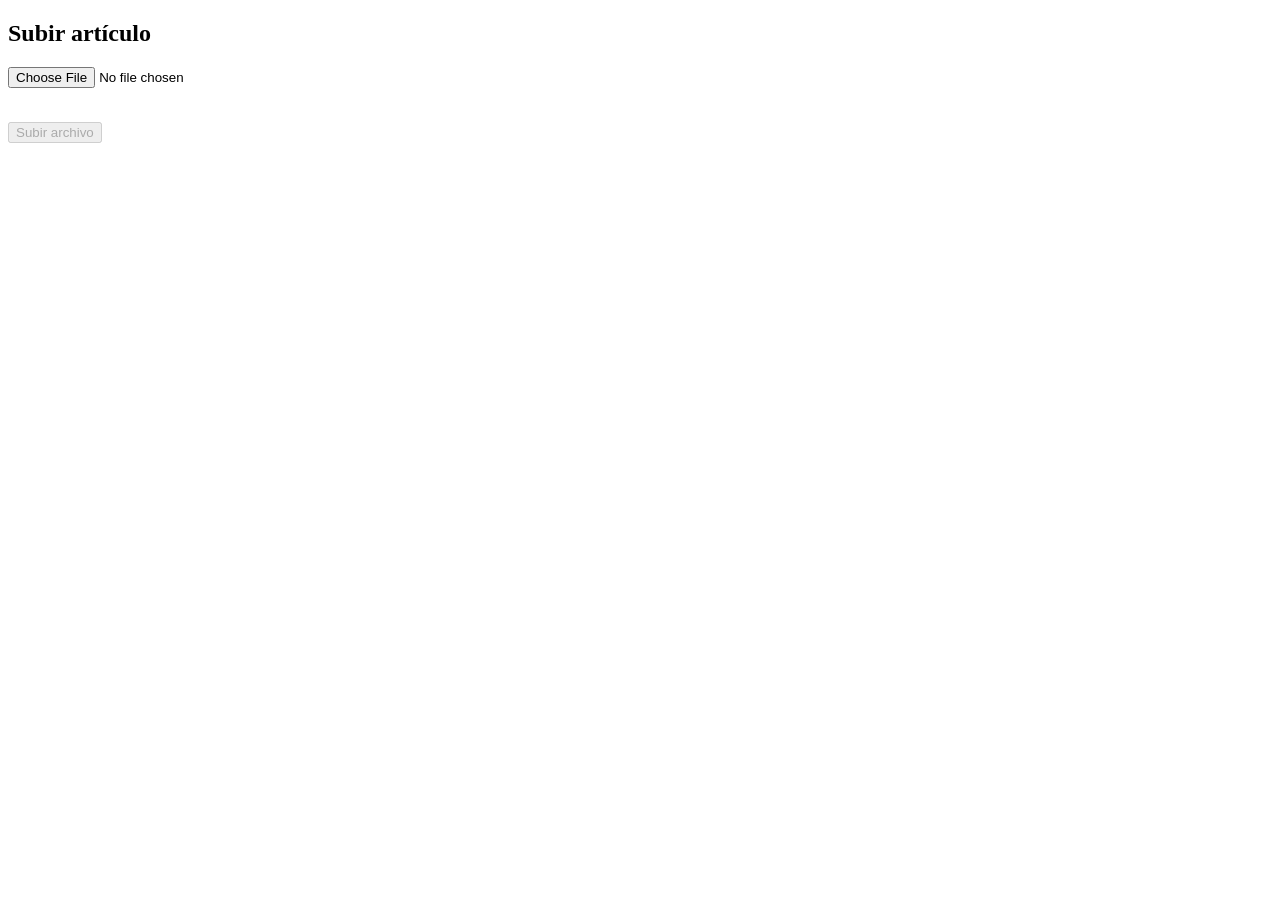
==== index.html @ 337c3a6f "Add files via upload" ====
<!DOCTYPE html>
<html lang="es">
<head>
<meta charset="UTF-8">
<title>Carga de artículos</title>
<meta name="viewport" content="width=device-width, initial-scale=1.0">
</head>
<body>

<h2>Subir artículo</h2>

<form id="upload-form">
    <input type="file" id="file-input" accept=".pdf,.docx,.txt">
    <br><br>

    <p id="file-info"></p>

    <button id="upload-btn" disabled>Subir archivo</button>
</form>

<p id="message-area"></p>

<script src="app.js"></script>
</body>
</html>
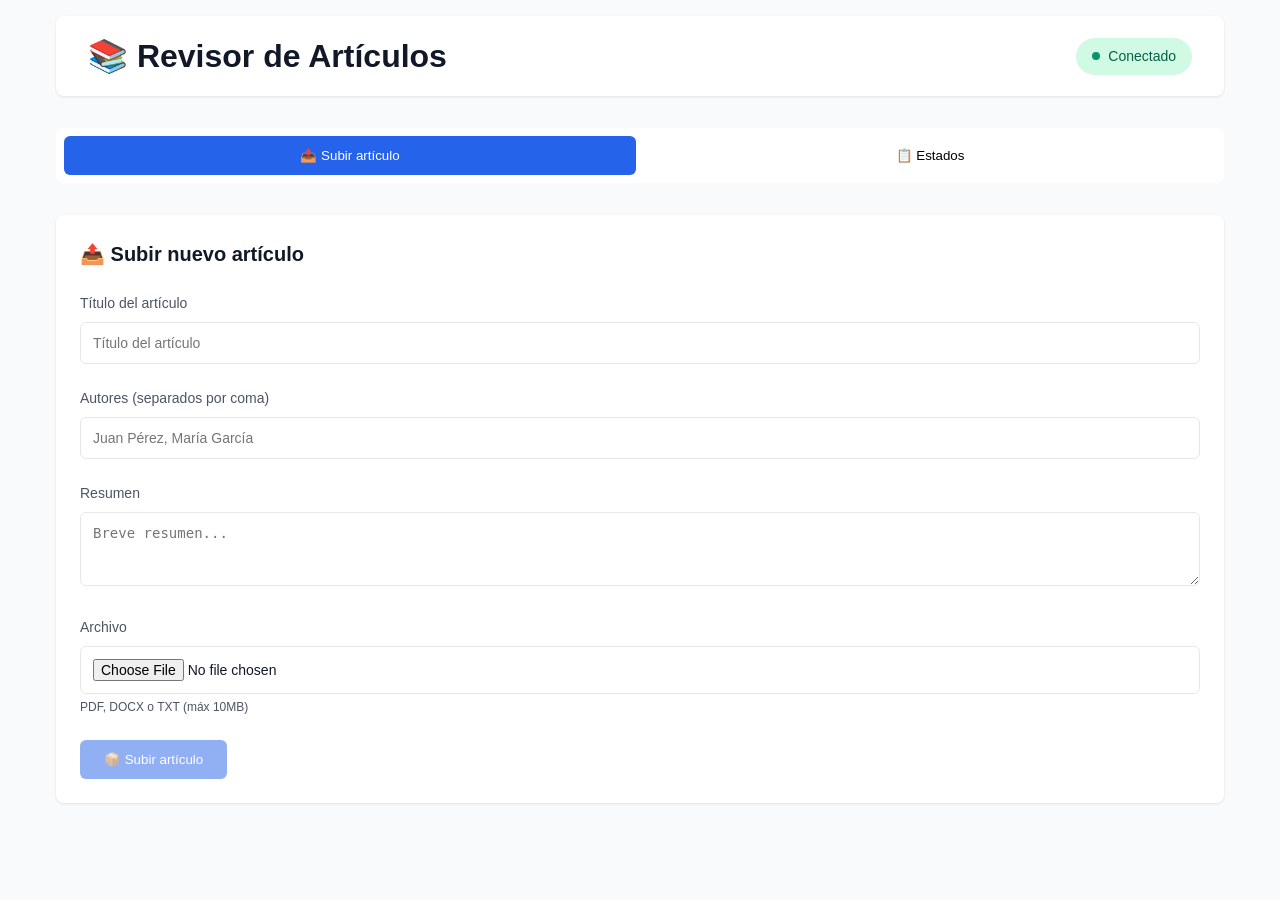
==== commit b7204440: "Add files via upload" ====
--- a/index.html
+++ b/index.html
@@ -1,25 +1,36 @@
 <!DOCTYPE html>
 <html lang="es">
 <head>
-<meta charset="UTF-8">
-<title>Carga de artículos</title>
-<meta name="viewport" content="width=device-width, initial-scale=1.0">
+    <meta charset="UTF-8">
+    <meta name="viewport" content="width=device-width, initial-scale=1.0">
+    <title>Revisor de Artículos Académicos</title>
+    
+    <!-- PWA Meta Tags -->
+    <link rel="manifest" href="manifest.json">
+    <meta name="theme-color" content="#2563eb">
+    <meta name="apple-mobile-web-app-capable" content="yes">
+    <meta name="apple-mobile-web-app-status-bar-style" content="default">
+    
+    <!-- CSS -->
+    <link rel="stylesheet" href="css/styles.css">
 </head>
 <body>
+    <div id="app"></div>
 
-<h2>Subir artículo</h2>
+    <!-- Scripts en orden correcto -->
+    <script src="js/storage.js"></script>
+    <script src="js/services.js"></script>
+    <script src="js/app.js"></script>
 
-<form id="upload-form">
-    <input type="file" id="file-input" accept=".pdf,.docx,.txt">
-    <br><br>
-
-    <p id="file-info"></p>
-
-    <button id="upload-btn" disabled>Subir archivo</button>
-</form>
-
-<p id="message-area"></p>
-
-<script src="app.js"></script>
+    <script>
+        // Register Service Worker
+        if ('serviceWorker' in navigator) {
+            window.addEventListener('load', () => {
+                navigator.serviceWorker.register('sw.js')
+                    .then(reg => console.log('✅ SW registrado'))
+                    .catch(err => console.log('❌ SW error:', err));
+            });
+        }
+    </script>
 </body>
-</html>
+</html>
--- a/css/styles.css
+++ b/css/styles.css
@@ -0,0 +1,320 @@
+* {
+    box-sizing: border-box;
+    margin: 0;
+    padding: 0;
+}
+
+:root {
+    --primary: #2563eb;
+    --primary-dark: #1d4ed8;
+    --success: #059669;
+    --warning: #d97706;
+    --danger: #dc2626;
+    --gray-50: #f9fafb;
+    --gray-100: #f3f4f6;
+    --gray-200: #e5e7eb;
+    --gray-300: #d1d5db;
+    --gray-600: #4b5563;
+    --gray-800: #1f2937;
+    --gray-900: #111827;
+}
+
+body {
+    font-family: -apple-system, BlinkMacSystemFont, 'Segoe UI', Roboto, sans-serif;
+    background: var(--gray-50);
+    color: var(--gray-900);
+    line-height: 1.5;
+}
+
+.app-container {
+    max-width: 1200px;
+    margin: 0 auto;
+    padding: 1rem;
+}
+
+/* Header */
+.app-header {
+    background: white;
+    border-radius: 8px;
+    padding: 1rem 2rem;
+    margin-bottom: 2rem;
+    display: flex;
+    justify-content: space-between;
+    align-items: center;
+    box-shadow: 0 1px 3px rgba(0,0,0,0.1);
+}
+
+/* Status indicator */
+.status-indicator {
+    padding: 0.5rem 1rem;
+    border-radius: 20px;
+    font-size: 0.875rem;
+    display: flex;
+    align-items: center;
+    gap: 0.5rem;
+}
+
+.status-indicator.online {
+    background: #d1fae5;
+    color: #065f46;
+}
+
+.status-indicator.offline {
+    background: #fee2e2;
+    color: #991b1b;
+}
+
+.status-dot {
+    width: 8px;
+    height: 8px;
+    border-radius: 50%;
+    display: inline-block;
+}
+
+.online .status-dot { background: #059669; }
+.offline .status-dot { background: #dc2626; }
+
+/* Tabs */
+.tabs {
+    display: flex;
+    gap: 0.5rem;
+    background: white;
+    padding: 0.5rem;
+    border-radius: 8px;
+    margin-bottom: 2rem;
+}
+
+.tab-btn {
+    flex: 1;
+    padding: 0.75rem;
+    border: none;
+    background: transparent;
+    border-radius: 6px;
+    cursor: pointer;
+}
+
+.tab-btn.active {
+    background: var(--primary);
+    color: white;
+}
+
+.tab-content {
+    display: none;
+}
+
+.tab-content.active {
+    display: block;
+}
+
+/* Cards */
+.card {
+    background: white;
+    border-radius: 8px;
+    padding: 1.5rem;
+    margin-bottom: 1.5rem;
+    box-shadow: 0 1px 3px rgba(0,0,0,0.1);
+}
+
+.card-title {
+    font-size: 1.25rem;
+    margin-bottom: 1.5rem;
+}
+
+/* Forms */
+.form-group {
+    margin-bottom: 1.5rem;
+}
+
+.form-group label {
+    display: block;
+    font-size: 0.875rem;
+    font-weight: 500;
+    margin-bottom: 0.5rem;
+    color: var(--gray-600);
+}
+
+.form-group input,
+.form-group textarea,
+.form-group select {
+    width: 100%;
+    padding: 0.75rem;
+    border: 1px solid var(--gray-200);
+    border-radius: 6px;
+    font-size: 0.875rem;
+}
+
+.form-group input:focus,
+.form-group textarea:focus {
+    outline: 2px solid var(--primary);
+    outline-offset: 2px;
+}
+
+/* Buttons */
+.btn {
+    padding: 0.75rem 1.5rem;
+    border: none;
+    border-radius: 6px;
+    font-weight: 500;
+    cursor: pointer;
+    display: inline-flex;
+    align-items: center;
+    gap: 0.5rem;
+}
+
+.btn-primary {
+    background: var(--primary);
+    color: white;
+}
+
+.btn-primary:hover {
+    background: var(--primary-dark);
+}
+
+.btn-secondary {
+    background: var(--gray-100);
+    color: var(--gray-800);
+}
+
+.btn:disabled {
+    opacity: 0.5;
+    cursor: not-allowed;
+}
+
+/* Articles grid */
+.articles-grid {
+    display: grid;
+    grid-template-columns: repeat(auto-fill, minmax(300px, 1fr));
+    gap: 1.5rem;
+}
+
+.article-card {
+    background: white;
+    border: 1px solid var(--gray-200);
+    border-radius: 8px;
+    padding: 1.25rem;
+}
+
+.article-header {
+    display: flex;
+    justify-content: space-between;
+    align-items: start;
+    margin-bottom: 1rem;
+}
+
+.article-title {
+    font-weight: 600;
+    margin-bottom: 0.25rem;
+}
+
+.article-meta {
+    font-size: 0.75rem;
+    color: var(--gray-600);
+}
+
+/* Status badges */
+.status-badge {
+    display: inline-block;
+    padding: 0.25rem 0.75rem;
+    border-radius: 20px;
+    font-size: 0.75rem;
+    font-weight: 600;
+}
+
+.status-badge.pending {
+    background: #fef3c7;
+    color: #92400e;
+}
+
+.status-badge.review {
+    background: #dbeafe;
+    color: #1e40af;
+}
+
+.status-badge.completed {
+    background: #ede9fe;
+    color: #5b21b6;
+}
+
+.status-badge.accepted {
+    background: #d1fae5;
+    color: #065f46;
+}
+
+.status-badge.rejected {
+    background: #fee2e2;
+    color: #991b1b;
+}
+
+/* Messages */
+.message {
+    padding: 1rem;
+    border-radius: 6px;
+    margin: 1rem 0;
+}
+
+.message.success {
+    background: #d1fae5;
+    color: #065f46;
+}
+
+.message.error {
+    background: #fee2e2;
+    color: #991b1b;
+}
+
+.message.info {
+    background: #dbeafe;
+    color: #1e40af;
+}
+
+/* Modal */
+.modal {
+    position: fixed;
+    top: 0;
+    left: 0;
+    right: 0;
+    bottom: 0;
+    background: rgba(0,0,0,0.5);
+    display: flex;
+    align-items: center;
+    justify-content: center;
+    z-index: 1000;
+}
+
+.modal-content {
+    background: white;
+    border-radius: 8px;
+    padding: 2rem;
+    max-width: 500px;
+    width: 90%;
+    max-height: 80vh;
+    overflow-y: auto;
+    position: relative;
+}
+
+.modal-close {
+    position: absolute;
+    top: 1rem;
+    right: 1rem;
+    background: none;
+    border: none;
+    font-size: 1.5rem;
+    cursor: pointer;
+    color: var(--gray-600);
+}
+
+/* Responsive */
+@media (max-width: 768px) {
+    .app-header {
+        flex-direction: column;
+        text-align: center;
+    }
+    
+    .articles-grid {
+        grid-template-columns: 1fr;
+    }
+    
+    .tabs {
+        flex-direction: column;
+    }
+}
